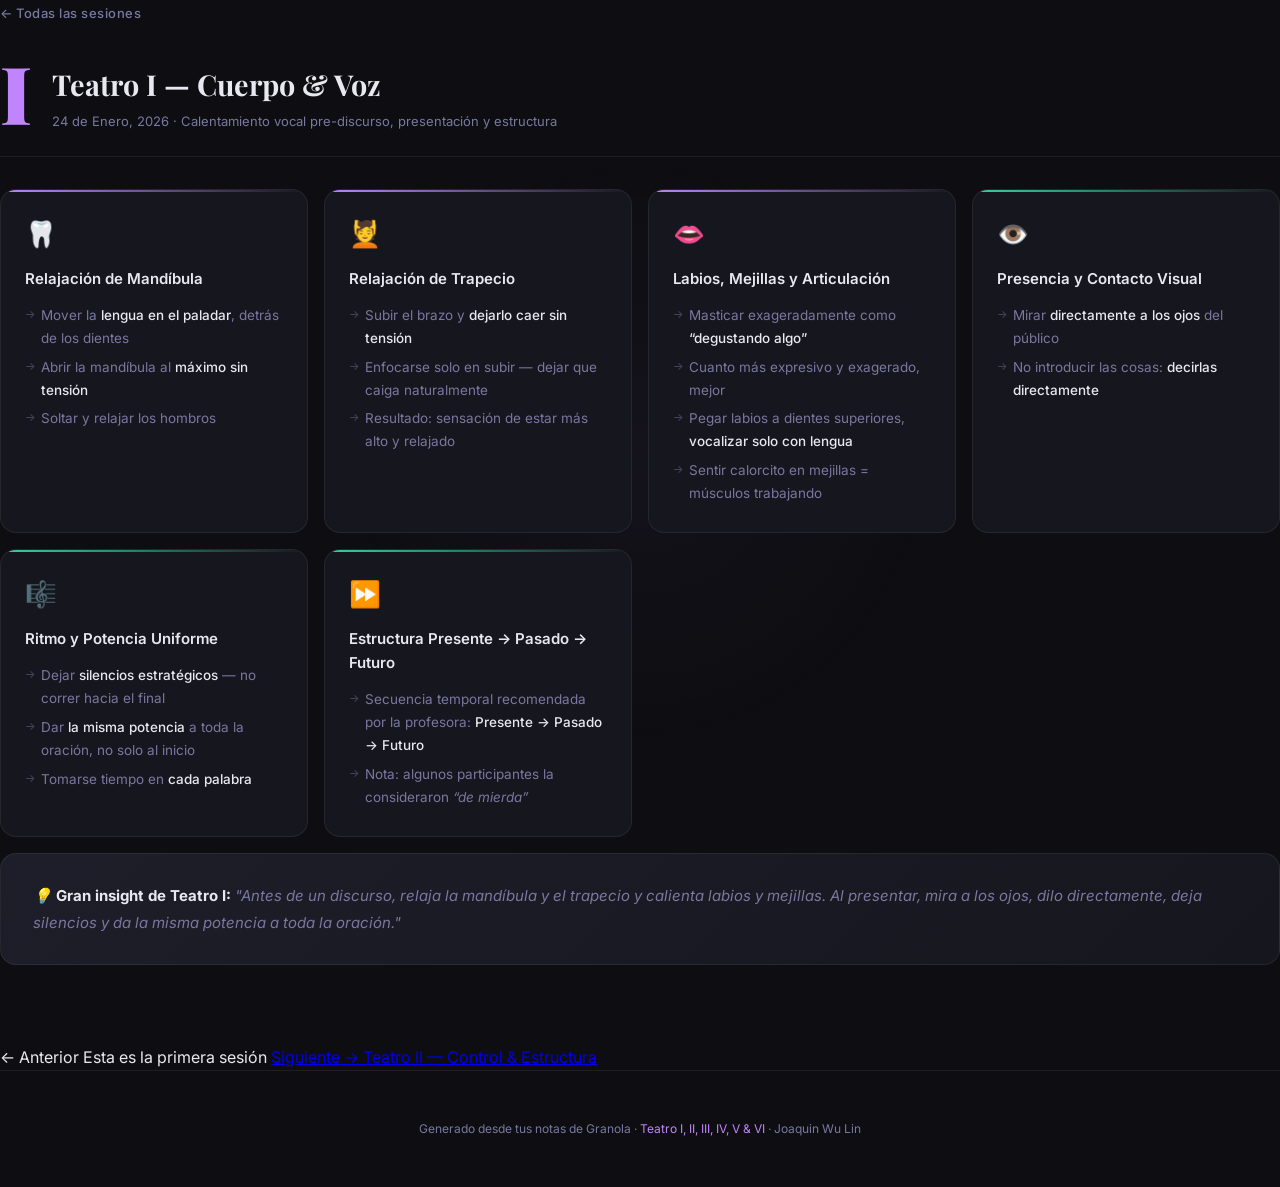
==== sesion-1.html @ d734fef2 "Add session detail pages for Teatro I–IV Adds sesion-1.html through sesion-4.html with the existing " ====
<!DOCTYPE html>
<html lang="es">
<head>
  <meta charset="UTF-8">
  <meta name="viewport" content="width=device-width, initial-scale=1.0">
  <title>Teatro I — Cuerpo & Voz</title>
  <link rel="stylesheet" href="styles.css">
</head>
<body>

<div class="spotlight" id="spotlight"></div>

<section class="detail-page">
  <a class="page-nav" href="sesiones.html">← Todas las sesiones</a>
  <div class="session-block">
    <div class="session-header">
      <div class="session-roman i">I</div>
      <div class="session-meta">
        <h2>Teatro I — Cuerpo & Voz</h2>
        <p>24 de Enero, 2026 · Calentamiento vocal pre-discurso, presentación y estructura</p>
      </div>
    </div>

    <div class="cards-grid">

      <div class="card purple">
        <span class="card-icon">🦷</span>
        <div class="card-title">Relajación de Mandíbula</div>
        <div class="card-body">
          <ul>
            <li>Mover la <strong>lengua en el paladar</strong>, detrás de los dientes</li>
            <li>Abrir la mandíbula al <strong>máximo sin tensión</strong></li>
            <li>Soltar y relajar los hombros</li>
          </ul>
        </div>
      </div>

      <div class="card purple">
        <span class="card-icon">💆</span>
        <div class="card-title">Relajación de Trapecio</div>
        <div class="card-body">
          <ul>
            <li>Subir el brazo y <strong>dejarlo caer sin tensión</strong></li>
            <li>Enfocarse solo en subir — dejar que caiga naturalmente</li>
            <li>Resultado: sensación de estar más alto y relajado</li>
          </ul>
        </div>
      </div>

      <div class="card purple">
        <span class="card-icon">👄</span>
        <div class="card-title">Labios, Mejillas y Articulación</div>
        <div class="card-body">
          <ul>
            <li>Masticar exageradamente como <strong>“degustando algo”</strong></li>
            <li>Cuanto más expresivo y exagerado, mejor</li>
            <li>Pegar labios a dientes superiores, <strong>vocalizar solo con lengua</strong></li>
            <li>Sentir calorcito en mejillas = músculos trabajando</li>
          </ul>
        </div>
      </div>

      <div class="card green">
        <span class="card-icon">👁️</span>
        <div class="card-title">Presencia y Contacto Visual</div>
        <div class="card-body">
          <ul>
            <li>Mirar <strong>directamente a los ojos</strong> del público</li>
            <li>No introducir las cosas: <strong>decirlas directamente</strong></li>
          </ul>
        </div>
      </div>

      <div class="card green">
        <span class="card-icon">🎼</span>
        <div class="card-title">Ritmo y Potencia Uniforme</div>
        <div class="card-body">
          <ul>
            <li>Dejar <strong>silencios estratégicos</strong> — no correr hacia el final</li>
            <li>Dar <strong>la misma potencia</strong> a toda la oración, no solo al inicio</li>
            <li>Tomarse tiempo en <strong>cada palabra</strong></li>
          </ul>
        </div>
      </div>

      <div class="card green">
        <span class="card-icon">⏩</span>
        <div class="card-title">Estructura Presente → Pasado → Futuro</div>
        <div class="card-body">
          <ul>
            <li>Secuencia temporal recomendada por la profesora: <strong>Presente → Pasado → Futuro</strong></li>
            <li>Nota: algunos participantes la consideraron <em>“de mierda”</em></li>
          </ul>
        </div>
      </div>

      <div class="highlight-card">
        💡 <strong>Gran insight de Teatro I:</strong> "Antes de un discurso, relaja la mandíbula y el trapecio y calienta labios y mejillas. Al presentar, mira a los ojos, dilo directamente, deja silencios y da la misma potencia a toda la oración."
      </div>

    </div>
  </div>

  <nav class="session-pager">
    <span class="pager-link prev disabled">
      <span class="pager-dir">← Anterior</span>
      <span class="pager-title">Esta es la primera sesión</span>
    </span>
    <a class="pager-link next" href="sesion-2.html">
      <span class="pager-dir">Siguiente →</span>
      <span class="pager-title">Teatro II — Control & Estructura</span>
    </a>
  </nav>
</section>

<footer>
  Generado desde tus notas de Granola · <span>Teatro I, II, III, IV, V & VI</span> · Joaquin Wu Lin
</footer>

<script>
  const spotlight = document.getElementById('spotlight');
  document.addEventListener('mousemove', e => {
    spotlight.style.setProperty('--mx', e.clientX + 'px');
    spotlight.style.setProperty('--my', e.clientY + 'px');
  });
</script>
</body>
</html>
---- styles.css ----
@import url('https://fonts.googleapis.com/css2?family=Playfair+Display:wght@400;700;900&family=Inter:wght@300;400;500;600&display=swap');

    :root {
      --bg: #0e0e12;
      --surface: #16161e;
      --surface2: #1e1e2a;
      --accent1: #c084fc;
      --accent2: #f472b6;
      --accent3: #fb923c;
      --accent4: #34d399;
      --accent5: #60a5fa;
      --accent6: #fbbf24;
      --text: #e8e8f0;
      --muted: #7878a0;
      --border: rgba(255,255,255,0.07);
    }

    * { margin: 0; padding: 0; box-sizing: border-box; }

    body {
      background: var(--bg);
      color: var(--text);
      font-family: 'Inter', sans-serif;
      line-height: 1.6;
      overflow-x: hidden;
    }

    /* ── HERO ── */
    .hero {
      min-height: 100vh;
      display: flex;
      flex-direction: column;
      align-items: center;
      justify-content: center;
      text-align: center;
      padding: 60px 24px;
      position: relative;
      background:
        radial-gradient(ellipse 80% 60% at 50% -10%, rgba(192,132,252,0.18) 0%, transparent 70%),
        radial-gradient(ellipse 60% 40% at 80% 100%, rgba(244,114,182,0.12) 0%, transparent 60%),
        var(--bg);
    }

    .hero-label {
      font-size: 11px;
      font-weight: 600;
      letter-spacing: 3px;
      text-transform: uppercase;
      color: var(--accent1);
      margin-bottom: 20px;
      opacity: 0.9;
    }

    .hero h1 {
      font-family: 'Playfair Display', serif;
      font-size: clamp(3.5rem, 10vw, 8rem);
      font-weight: 900;
      line-height: 1;
      background: linear-gradient(135deg, #fff 0%, var(--accent1) 50%, var(--accent2) 100%);
      -webkit-background-clip: text;
      -webkit-text-fill-color: transparent;
      background-clip: text;
      margin-bottom: 16px;
    }

    .hero-sub {
      font-size: 1.1rem;
      color: var(--muted);
      font-weight: 300;
      max-width: 480px;
      margin: 0 auto 48px;
    }

    .session-pills {
      display: flex;
      gap: 12px;
      flex-wrap: wrap;
      justify-content: center;
      margin-bottom: 60px;
    }

    .pill {
      padding: 8px 20px;
      border-radius: 999px;
      font-size: 13px;
      font-weight: 500;
      border: 1px solid var(--border);
      background: var(--surface);
      color: var(--muted);
    }
    .pill.active { border-color: var(--accent1); color: var(--accent1); background: rgba(192,132,252,0.1); }

    .scroll-hint {
      position: absolute;
      bottom: 32px;
      left: 50%;
      transform: translateX(-50%);
      display: flex;
      flex-direction: column;
      align-items: center;
      gap: 8px;
      color: var(--muted);
      font-size: 11px;
      letter-spacing: 2px;
      text-transform: uppercase;
      animation: bounce 2s infinite;
    }
    .scroll-hint svg { opacity: 0.5; }

    @keyframes bounce {
      0%, 100% { transform: translateX(-50%) translateY(0); }
      50% { transform: translateX(-50%) translateY(6px); }
    }

    /* ── PROGRESS ARC ── */
    .arc-section {
      padding: 100px 24px;
      max-width: 1100px;
      margin: 0 auto;
    }

    .section-label {
      font-size: 11px;
      font-weight: 600;
      letter-spacing: 3px;
      text-transform: uppercase;
      color: var(--accent2);
      margin-bottom: 12px;
    }

    .section-title {
      font-family: 'Playfair Display', serif;
      font-size: clamp(2rem, 5vw, 3rem);
      font-weight: 700;
      margin-bottom: 48px;
      line-height: 1.2;
    }

    .progress-track {
      position: relative;
      display: grid;
      grid-template-columns: repeat(6, 1fr);
      gap: 2px;
    }

    .progress-track::before {
      content: '';
      position: absolute;
      top: 36px;
      left: 10%;
      right: 10%;
      height: 1px;
      background: linear-gradient(90deg, var(--accent1), var(--accent2), var(--accent3), var(--accent4), var(--accent5), var(--accent6));
      z-index: 0;
    }

    .prog-node {
      position: relative;
      display: flex;
      flex-direction: column;
      align-items: center;
      text-align: center;
      z-index: 1;
    }

    .prog-circle {
      width: 72px;
      height: 72px;
      border-radius: 50%;
      display: flex;
      align-items: center;
      justify-content: center;
      font-family: 'Playfair Display', serif;
      font-size: 1.4rem;
      font-weight: 700;
      margin-bottom: 16px;
      border: 2px solid transparent;
      position: relative;
    }

    .prog-circle.i {
      background: linear-gradient(135deg, rgba(192,132,252,0.15), rgba(192,132,252,0.05));
      border-color: rgba(192,132,252,0.4);
      color: var(--accent1);
    }
    .prog-circle.ii {
      background: linear-gradient(135deg, rgba(244,114,182,0.15), rgba(244,114,182,0.05));
      border-color: rgba(244,114,182,0.4);
      color: var(--accent2);
    }
    .prog-circle.iii {
      background: linear-gradient(135deg, rgba(251,146,60,0.15), rgba(251,146,60,0.05));
      border-color: rgba(251,146,60,0.4);
      color: var(--accent3);
    }
    .prog-circle.iv {
      background: linear-gradient(135deg, rgba(52,211,153,0.15), rgba(52,211,153,0.05));
      border-color: rgba(52,211,153,0.4);
      color: var(--accent4);
    }
    .prog-circle.v {
      background: linear-gradient(135deg, rgba(96,165,250,0.15), rgba(96,165,250,0.05));
      border-color: rgba(96,165,250,0.4);
      color: var(--accent5);
    }
    .prog-circle.vi {
      background: linear-gradient(135deg, rgba(251,191,36,0.15), rgba(251,191,36,0.05));
      border-color: rgba(251,191,36,0.4);
      color: var(--accent6);
    }

    .prog-date {
      font-size: 11px;
      color: var(--muted);
      letter-spacing: 1px;
      margin-bottom: 6px;
    }

    .prog-theme {
      font-size: 14px;
      font-weight: 500;
      color: var(--text);
      margin-bottom: 4px;
    }

    .prog-desc {
      font-size: 12px;
      color: var(--muted);
      max-width: 160px;
    }

    /* ── SESSION CARDS ── */
    .sessions-section {
      padding: 0 24px 100px;
      max-width: 1100px;
      margin: 0 auto;
    }

    .session-block {
      margin-bottom: 80px;
    }

    .session-header {
      display: flex;
      align-items: flex-end;
      gap: 20px;
      margin-bottom: 32px;
      padding-bottom: 24px;
      border-bottom: 1px solid var(--border);
    }

    .session-roman {
      font-family: 'Playfair Display', serif;
      font-size: 5rem;
      font-weight: 900;
      line-height: 1;
    }

    .session-roman.i { color: var(--accent1); }
    .session-roman.ii { color: var(--accent2); }
    .session-roman.iii { color: var(--accent3); }
    .session-roman.iv { color: var(--accent4); }
    .session-roman.v { color: var(--accent5); }
    .session-roman.vi { color: var(--accent6); }

    .session-meta h2 {
      font-family: 'Playfair Display', serif;
      font-size: 1.8rem;
      margin-bottom: 4px;
    }

    .session-meta p {
      color: var(--muted);
      font-size: 13px;
    }

    .cards-grid {
      display: grid;
      grid-template-columns: repeat(auto-fill, minmax(280px, 1fr));
      gap: 16px;
    }

    .card {
      background: var(--surface);
      border: 1px solid var(--border);
      border-radius: 16px;
      padding: 24px;
      transition: transform 0.2s, border-color 0.2s;
      position: relative;
      overflow: hidden;
    }

    .card:hover {
      transform: translateY(-3px);
      border-color: rgba(255,255,255,0.12);
    }

    .card::before {
      content: '';
      position: absolute;
      top: 0; left: 0; right: 0;
      height: 2px;
    }

    .card.pink::before { background: linear-gradient(90deg, var(--accent2), transparent); }
    .card.orange::before { background: linear-gradient(90deg, var(--accent3), transparent); }
    .card.purple::before { background: linear-gradient(90deg, var(--accent1), transparent); }
    .card.green::before { background: linear-gradient(90deg, var(--accent4), transparent); }
    .card.blue::before { background: linear-gradient(90deg, var(--accent5), transparent); }
    .card.gold::before { background: linear-gradient(90deg, var(--accent6), transparent); }

    .card-icon {
      font-size: 1.6rem;
      margin-bottom: 12px;
      display: block;
    }

    .card-title {
      font-weight: 600;
      font-size: 15px;
      margin-bottom: 10px;
      color: var(--text);
    }

    .card-body {
      font-size: 13.5px;
      color: var(--muted);
      line-height: 1.7;
    }

    .card-body ul {
      list-style: none;
      padding: 0;
    }

    .card-body ul li {
      padding: 3px 0;
      padding-left: 16px;
      position: relative;
    }

    .card-body ul li::before {
      content: '→';
      position: absolute;
      left: 0;
      font-size: 11px;
      color: inherit;
      opacity: 0.5;
      top: 4px;
    }

    .card-body strong {
      color: var(--text);
      font-weight: 500;
    }

    .highlight-card {
      grid-column: 1 / -1;
      background: linear-gradient(135deg, var(--surface2), var(--surface));
      padding: 28px 32px;
      border-radius: 16px;
      border: 1px solid var(--border);
      font-size: 15px;
      color: var(--muted);
      line-height: 1.8;
      font-style: italic;
    }

    .highlight-card strong {
      color: var(--text);
      font-style: normal;
    }

    /* ── KEY INSIGHTS ── */
    .insights-section {
      padding: 80px 24px 100px;
      background: var(--surface);
      border-top: 1px solid var(--border);
      border-bottom: 1px solid var(--border);
    }

    .insights-inner {
      max-width: 1100px;
      margin: 0 auto;
    }

    .insights-grid {
      display: grid;
      grid-template-columns: repeat(auto-fill, minmax(240px, 1fr));
      gap: 24px;
      margin-top: 48px;
    }

    .insight-item {
      position: relative;
      padding: 28px 24px;
      background: var(--surface2);
      border-radius: 20px;
      border: 1px solid var(--border);
    }

    .insight-number {
      font-family: 'Playfair Display', serif;
      font-size: 4rem;
      font-weight: 900;
      line-height: 1;
      opacity: 0.07;
      position: absolute;
      top: 16px;
      right: 20px;
    }

    .insight-emoji {
      font-size: 1.8rem;
      margin-bottom: 12px;
      display: block;
    }

    .insight-title {
      font-weight: 600;
      font-size: 15px;
      margin-bottom: 8px;
      color: var(--text);
    }

    .insight-text {
      font-size: 13px;
      color: var(--muted);
      line-height: 1.7;
    }

    /* ── PROGRESSION CHART ── */
    .chart-section {
      max-width: 1100px;
      margin: 0 auto;
      padding: 100px 24px;
    }

    .radar-wrap {
      display: grid;
      grid-template-columns: 1fr 1fr;
      gap: 40px;
      align-items: center;
      margin-top: 48px;
    }

    @media (max-width: 640px) {
      .radar-wrap { grid-template-columns: 1fr; }
    }

    .skill-bars {
      display: flex;
      flex-direction: column;
      gap: 18px;
    }

    .skill-row {
      display: flex;
      flex-direction: column;
      gap: 6px;
    }

    .skill-label {
      display: flex;
      justify-content: space-between;
      font-size: 13px;
    }

    .skill-name { color: var(--text); font-weight: 500; }
    .skill-pct { color: var(--muted); }

    .bar-track {
      height: 6px;
      background: var(--surface2);
      border-radius: 999px;
      overflow: hidden;
    }

    .bar-fill {
      height: 100%;
      border-radius: 999px;
      animation: grow 1.2s ease-out forwards;
      transform-origin: left;
    }

    @keyframes grow {
      from { transform: scaleX(0); }
      to { transform: scaleX(1); }
    }

    .bar-fill.v1 { width: 65%; background: linear-gradient(90deg, var(--accent1), var(--accent2)); animation-delay: 0.1s; }
    .bar-fill.v2 { width: 80%; background: linear-gradient(90deg, var(--accent2), var(--accent3)); animation-delay: 0.2s; }
    .bar-fill.v3 { width: 80%; background: linear-gradient(90deg, var(--accent3), var(--accent4)); animation-delay: 0.3s; }
    .bar-fill.v4 { width: 55%; background: linear-gradient(90deg, var(--accent4), var(--accent1)); animation-delay: 0.4s; }
    .bar-fill.v5 { width: 85%; background: linear-gradient(90deg, var(--accent1), var(--accent3)); animation-delay: 0.5s; }
    .bar-fill.v6 { width: 60%; background: linear-gradient(90deg, var(--accent4), var(--accent2)); animation-delay: 0.6s; }

    .chart-legend {
      display: flex;
      flex-direction: column;
      gap: 16px;
    }

    .legend-item {
      padding: 20px;
      background: var(--surface);
      border-radius: 12px;
      border: 1px solid var(--border);
    }

    .legend-session {
      font-size: 11px;
      letter-spacing: 2px;
      text-transform: uppercase;
      margin-bottom: 6px;
      font-weight: 600;
    }

    .legend-session.i { color: var(--accent1); }
    .legend-session.ii { color: var(--accent2); }
    .legend-session.iii { color: var(--accent3); }
    .legend-session.iv { color: var(--accent4); }
    .legend-session.v { color: var(--accent5); }
    .legend-session.vi { color: var(--accent6); }

    .legend-focus {
      font-size: 14px;
      font-weight: 500;
      color: var(--text);
      margin-bottom: 4px;
    }

    .legend-note {
      font-size: 12px;
      color: var(--muted);
    }

    /* ── FOOTER ── */
    footer {
      text-align: center;
      padding: 48px 24px;
      color: var(--muted);
      font-size: 12px;
      border-top: 1px solid var(--border);
    }

    footer span {
      color: var(--accent1);
    }

    /* ── UTILS ── */
    @media (max-width: 900px) {
      .progress-track { grid-template-columns: repeat(3, 1fr); gap: 24px; }
      .progress-track::before { display: none; }
    }

    @media (max-width: 640px) {
      .progress-track { grid-template-columns: 1fr; gap: 24px; }
      .progress-track::before { display: none; }
      .cards-grid { grid-template-columns: 1fr; }
      .session-header { flex-direction: column; align-items: flex-start; gap: 8px; }
    }

    /* Subtle animated spotlight */
    .spotlight {
      pointer-events: none;
      position: fixed;
      top: 0; left: 0;
      width: 100vw; height: 100vh;
      z-index: 0;
      background: radial-gradient(600px circle at var(--mx, 50%) var(--my, 50%), rgba(192,132,252,0.04), transparent 50%);
      transition: background 0.1s;
    }

    /* ── PAGE NAV ── */
    .page-nav {
      display: inline-block;
      font-size: 13px;
      font-weight: 500;
      color: var(--muted);
      text-decoration: none;
      letter-spacing: 0.5px;
      margin-bottom: 28px;
      transition: color 0.2s;
    }
    .page-nav:hover { color: var(--text); }

    .hero-compact {
      min-height: 0;
      padding: 72px 24px 36px;
    }
    .hero-compact .hero-sub { margin-bottom: 0; }

    /* ── NOW / ACTION DASHBOARD ── */
    .now-section {
      padding: 24px 24px 80px;
    }

    .now-inner {
      max-width: 1100px;
      margin: 0 auto;
      display: flex;
      flex-direction: column;
      align-items: stretch;
    }

    .now-grid {
      display: grid;
      grid-template-columns: 1fr 1fr;
      gap: 20px;
    }

    .now-card {
      background: var(--surface);
      border: 1px solid var(--border);
      border-radius: 20px;
      padding: 32px 28px 28px;
      position: relative;
      overflow: hidden;
    }

    .now-card::before {
      content: '';
      position: absolute;
      top: 0; left: 0; right: 0;
      height: 2px;
    }

    .now-card.working::before {
      background: linear-gradient(90deg, var(--accent6), var(--accent3), transparent);
    }
    .now-card.done::before {
      background: linear-gradient(90deg, var(--accent4), var(--accent5), transparent);
    }

    .now-kicker {
      font-size: 11px;
      font-weight: 600;
      letter-spacing: 2.5px;
      text-transform: uppercase;
      margin-bottom: 10px;
    }
    .now-card.working .now-kicker { color: var(--accent6); }
    .now-card.done .now-kicker { color: var(--accent4); }

    .now-card h2 {
      font-family: 'Playfair Display', serif;
      font-size: clamp(1.4rem, 3vw, 1.85rem);
      font-weight: 700;
      line-height: 1.25;
      margin-bottom: 24px;
      color: var(--text);
    }

    .now-list {
      list-style: none;
      padding: 0;
      margin: 0;
      display: flex;
      flex-direction: column;
      gap: 20px;
      counter-reset: now-item;
    }

    .now-list li {
      padding-left: 44px;
      position: relative;
      counter-increment: now-item;
    }

    .now-list li::before {
      content: counter(now-item);
      position: absolute;
      left: 0;
      top: 0;
      width: 28px;
      height: 28px;
      border-radius: 50%;
      display: flex;
      align-items: center;
      justify-content: center;
      font-family: 'Playfair Display', serif;
      font-weight: 700;
      font-size: 14px;
    }

    .now-card.working .now-list li::before {
      background: rgba(251,191,36,0.12);
      color: var(--accent6);
      border: 1px solid rgba(251,191,36,0.35);
    }
    .now-card.done .now-list li::before {
      background: rgba(52,211,153,0.12);
      color: var(--accent4);
      border: 1px solid rgba(52,211,153,0.35);
    }

    .now-list strong {
      display: block;
      font-size: 15px;
      font-weight: 600;
      color: var(--text);
      margin-bottom: 6px;
    }

    .now-list p {
      font-size: 13.5px;
      color: var(--muted);
      line-height: 1.7;
      margin: 0;
    }

    .cta-button {
      display: inline-flex;
      align-items: center;
      justify-content: center;
      align-self: center;
      margin-top: 40px;
      padding: 14px 28px;
      border-radius: 999px;
      background: linear-gradient(135deg, rgba(192,132,252,0.18), rgba(244,114,182,0.12));
      border: 1px solid rgba(192,132,252,0.45);
      color: var(--text);
      font-size: 15px;
      font-weight: 500;
      text-decoration: none;
      letter-spacing: 0.2px;
      transition: transform 0.2s, border-color 0.2s, background 0.2s;
    }
    .cta-button:hover {
      transform: translateY(-2px);
      border-color: var(--accent1);
      background: linear-gradient(135deg, rgba(192,132,252,0.28), rgba(244,114,182,0.18));
    }

    @media (max-width: 720px) {
      .now-grid { grid-template-columns: 1fr; }
    }
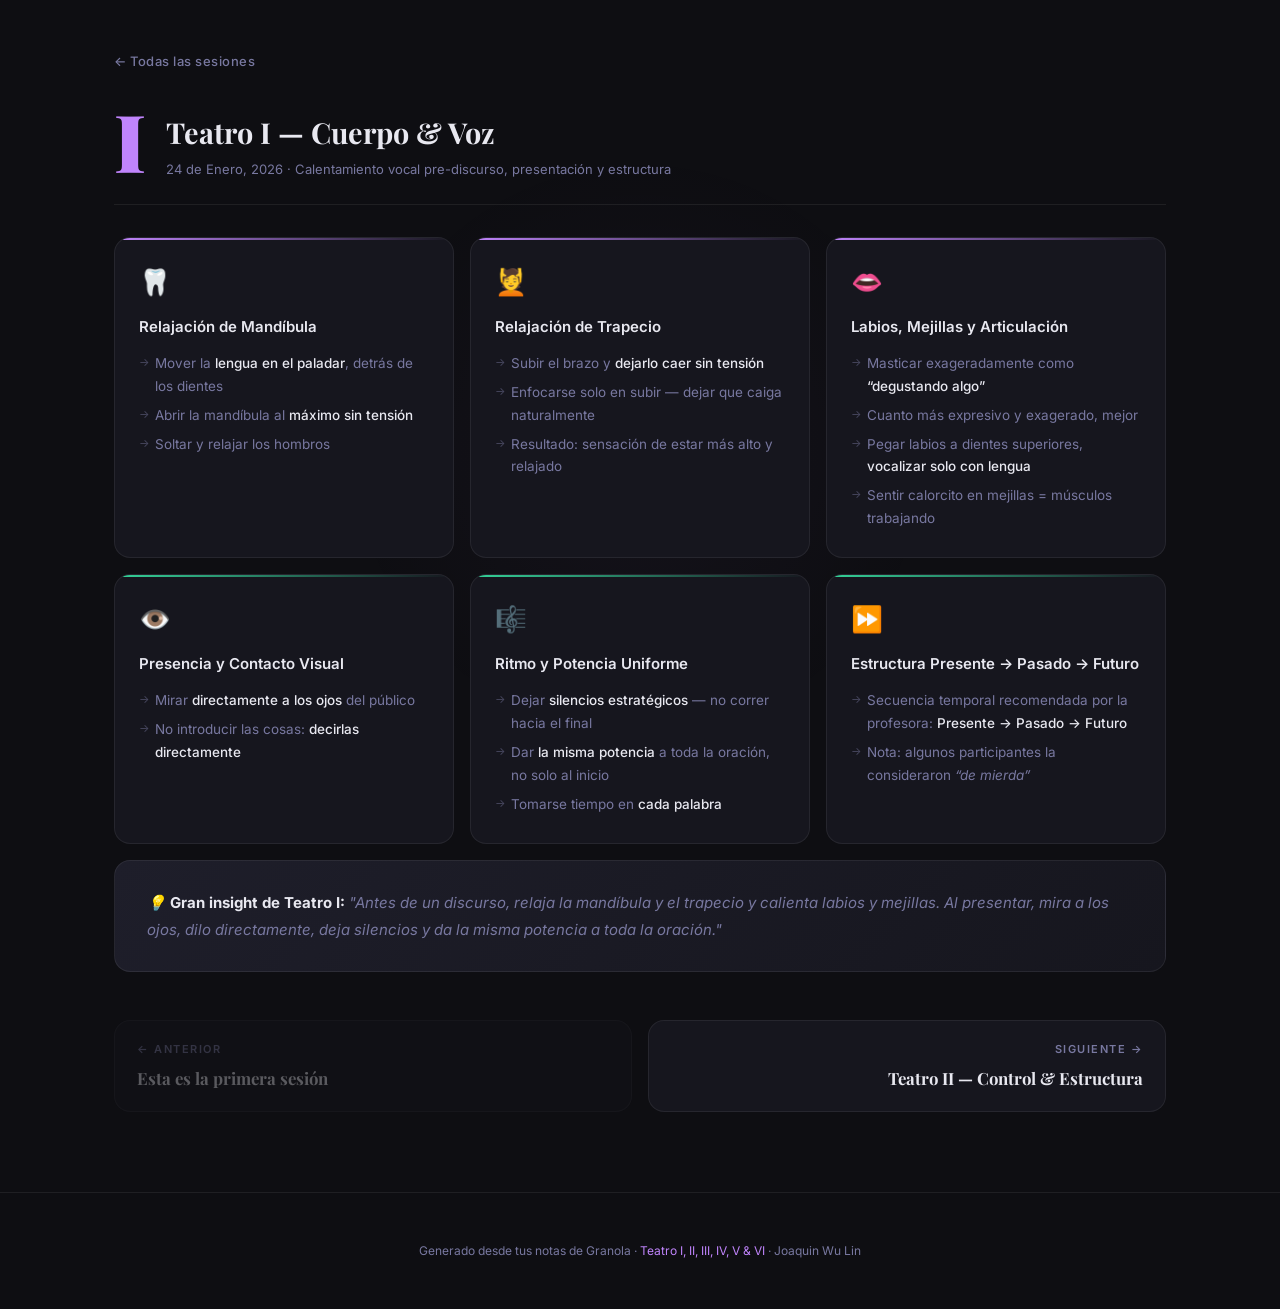
==== commit 4c2d3347: "Fix unstyled GitHub Pages on iOS Safari Stop importing Google Fonts from inside styles.css (à@import" ====
--- a/sesion-1.html
+++ b/sesion-1.html
@@ -4,7 +4,10 @@
   <meta charset="UTF-8">
   <meta name="viewport" content="width=device-width, initial-scale=1.0">
   <title>Teatro I — Cuerpo & Voz</title>
-  <link rel="stylesheet" href="styles.css">
+  <link rel="preconnect" href="https://fonts.googleapis.com">
+  <link rel="preconnect" href="https://fonts.gstatic.com" crossorigin>
+  <link rel="stylesheet" href="https://fonts.googleapis.com/css2?family=Playfair+Display:wght@400;700;900&family=Inter:wght@300;400;500;600&display=swap">
+  <link rel="stylesheet" href="styles.css?v=dca54229">
 </head>
 <body>
 
--- a/styles.css
+++ b/styles.css
@@ -1,5 +1,3 @@
-@import url('https://fonts.googleapis.com/css2?family=Playfair+Display:wght@400;700;900&family=Inter:wght@300;400;500;600&display=swap');
-
     :root {
       --bg: #0e0e12;
       --surface: #16161e;
@@ -737,3 +735,343 @@
       .now-grid { grid-template-columns: 1fr; }
     }
 
+    /* ── SESSION PICKER GRID ── */
+    .pick-section {
+      padding: 12px 24px 80px;
+      max-width: 1100px;
+      margin: 0 auto;
+    }
+
+    .session-grid {
+      display: grid;
+      grid-template-columns: repeat(2, 1fr);
+      gap: 16px;
+    }
+
+    a.session-pick {
+      display: flex;
+      flex-direction: column;
+      text-decoration: none;
+      color: inherit;
+      background: var(--surface);
+      border: 1px solid var(--border);
+      border-radius: 20px;
+      padding: 28px 24px 24px;
+      position: relative;
+      overflow: hidden;
+      transition: transform 0.2s, border-color 0.2s;
+      min-height: 200px;
+    }
+    a.session-pick:hover,
+    a.session-pick:focus-visible {
+      transform: translateY(-3px);
+      border-color: rgba(255,255,255,0.16);
+      outline: none;
+    }
+
+    a.session-pick::before {
+      content: '';
+      position: absolute;
+      top: 0; left: 0; right: 0;
+      height: 2px;
+    }
+    a.session-pick.i::before { background: linear-gradient(90deg, var(--accent1), transparent); }
+    a.session-pick.ii::before { background: linear-gradient(90deg, var(--accent2), transparent); }
+    a.session-pick.iii::before { background: linear-gradient(90deg, var(--accent3), transparent); }
+    a.session-pick.iv::before { background: linear-gradient(90deg, var(--accent4), transparent); }
+    a.session-pick.v::before { background: linear-gradient(90deg, var(--accent5), transparent); }
+    a.session-pick.vi::before { background: linear-gradient(90deg, var(--accent6), transparent); }
+
+    .pick-roman {
+      font-family: 'Playfair Display', serif;
+      font-size: 3rem;
+      font-weight: 900;
+      line-height: 1;
+      margin-bottom: 16px;
+    }
+    a.session-pick.i .pick-roman { color: var(--accent1); }
+    a.session-pick.ii .pick-roman { color: var(--accent2); }
+    a.session-pick.iii .pick-roman { color: var(--accent3); }
+    a.session-pick.iv .pick-roman { color: var(--accent4); }
+    a.session-pick.v .pick-roman { color: var(--accent5); }
+    a.session-pick.vi .pick-roman { color: var(--accent6); }
+
+    .pick-date {
+      font-size: 11px;
+      letter-spacing: 1.5px;
+      text-transform: uppercase;
+      color: var(--muted);
+      margin-bottom: 8px;
+      font-weight: 600;
+    }
+
+    .pick-theme {
+      font-family: 'Playfair Display', serif;
+      font-size: 1.25rem;
+      font-weight: 700;
+      color: var(--text);
+      margin-bottom: 8px;
+      line-height: 1.3;
+    }
+
+    .pick-desc {
+      font-size: 13px;
+      color: var(--muted);
+      line-height: 1.6;
+      margin-top: auto;
+    }
+
+    .pick-go {
+      margin-top: 16px;
+      font-size: 13px;
+      font-weight: 500;
+      color: var(--muted);
+    }
+    a.session-pick:hover .pick-go { color: var(--text); }
+
+    /* ── SESSION DETAIL ── */
+    .detail-page {
+      padding: 48px 24px 80px;
+      max-width: 1100px;
+      margin: 0 auto;
+      position: relative;
+      z-index: 1;
+    }
+
+    .detail-page .session-block { margin-bottom: 48px; }
+
+    .session-pager {
+      display: grid;
+      grid-template-columns: 1fr 1fr;
+      gap: 16px;
+      margin-top: 8px;
+    }
+
+    .pager-link {
+      display: flex;
+      flex-direction: column;
+      gap: 6px;
+      padding: 20px 22px;
+      background: var(--surface);
+      border: 1px solid var(--border);
+      border-radius: 16px;
+      text-decoration: none;
+      color: inherit;
+      transition: transform 0.2s, border-color 0.2s;
+    }
+    a.pager-link:hover,
+    a.pager-link:focus-visible {
+      transform: translateY(-2px);
+      border-color: rgba(255,255,255,0.16);
+      outline: none;
+    }
+    .pager-link.next { text-align: right; }
+    .pager-link.disabled {
+      opacity: 0.35;
+      pointer-events: none;
+    }
+
+    .pager-dir {
+      font-size: 11px;
+      font-weight: 600;
+      letter-spacing: 1.5px;
+      text-transform: uppercase;
+      color: var(--muted);
+    }
+    .pager-title {
+      font-family: 'Playfair Display', serif;
+      font-size: 1.05rem;
+      font-weight: 700;
+      color: var(--text);
+    }
+
+    @media (max-width: 900px) {
+      .session-grid { grid-template-columns: repeat(2, 1fr); }
+    }
+
+    @media (max-width: 640px) {
+      .session-grid { grid-template-columns: 1fr; }
+      .session-pager { grid-template-columns: 1fr; }
+      .pager-link.next { text-align: left; }
+    }
+
+    /* ── MONTH TIMELINE ── */
+    .month-timeline {
+      margin: 0 0 40px;
+    }
+
+    .timeline-scroll {
+      overflow-x: auto;
+      -webkit-overflow-scrolling: touch;
+      padding: 22px 0 4px;
+    }
+
+    .timeline-track {
+      position: relative;
+      min-width: 680px;
+    }
+
+    .tl-line {
+      position: absolute;
+      top: 20px;
+      left: 4.5%;
+      right: 4.5%;
+      height: 1px;
+      background: linear-gradient(90deg, var(--accent1), var(--accent2), var(--accent3), var(--accent4), var(--muted), var(--muted), var(--muted), var(--muted), var(--muted), var(--accent5), var(--accent6));
+      z-index: 0;
+      pointer-events: none;
+    }
+
+    .tl-span-gap {
+      position: absolute;
+      top: -6px;
+      left: 36.36%; /* start of May = 4/11 */
+      width: 45.45%; /* May–Sep = 5/11 */
+      text-align: center;
+      font-size: 11px;
+      font-weight: 600;
+      letter-spacing: 0.8px;
+      color: var(--accent3);
+      z-index: 1;
+      pointer-events: none;
+    }
+
+    .timeline-months {
+      list-style: none;
+      margin: 0;
+      padding: 0;
+      display: grid;
+      grid-template-columns: repeat(11, 1fr);
+      position: relative;
+      z-index: 1;
+    }
+
+    .tl-month {
+      display: flex;
+      flex-direction: column;
+      align-items: center;
+      text-align: center;
+      gap: 10px;
+    }
+
+    .tl-dot {
+      width: 36px;
+      height: 36px;
+      border-radius: 50%;
+      display: flex;
+      align-items: center;
+      justify-content: center;
+      font-family: 'Playfair Display', serif;
+      font-size: 13px;
+      font-weight: 700;
+      text-decoration: none;
+      border: 2px solid transparent;
+      box-sizing: border-box;
+      transition: transform 0.2s, border-color 0.2s;
+    }
+    a.tl-dot:hover,
+    a.tl-dot:focus-visible {
+      transform: scale(1.08);
+      outline: none;
+    }
+
+    .tl-dot.i {
+      background: linear-gradient(135deg, rgba(192,132,252,0.2), rgba(192,132,252,0.08));
+      border-color: rgba(192,132,252,0.55);
+      color: var(--accent1);
+    }
+    .tl-dot.ii {
+      background: linear-gradient(135deg, rgba(244,114,182,0.2), rgba(244,114,182,0.08));
+      border-color: rgba(244,114,182,0.55);
+      color: var(--accent2);
+    }
+    .tl-dot.iii {
+      background: linear-gradient(135deg, rgba(251,146,60,0.2), rgba(251,146,60,0.08));
+      border-color: rgba(251,146,60,0.55);
+      color: var(--accent3);
+    }
+    .tl-dot.iv {
+      background: linear-gradient(135deg, rgba(52,211,153,0.2), rgba(52,211,153,0.08));
+      border-color: rgba(52,211,153,0.55);
+      color: var(--accent4);
+    }
+    .tl-dot.v {
+      background: linear-gradient(135deg, rgba(96,165,250,0.2), rgba(96,165,250,0.08));
+      border-color: rgba(96,165,250,0.55);
+      color: var(--accent5);
+    }
+    .tl-dot.vi {
+      background: linear-gradient(135deg, rgba(251,191,36,0.2), rgba(251,191,36,0.08));
+      border-color: rgba(251,191,36,0.55);
+      color: var(--accent6);
+    }
+
+    .tl-dot.hollow {
+      width: 12px;
+      height: 12px;
+      margin: 12px 0;
+      border: 1.5px solid rgba(120,120,160,0.55);
+      background: transparent;
+    }
+
+    .tl-cluster {
+      display: flex;
+      align-items: center;
+      justify-content: center;
+      gap: 4px;
+    }
+    .tl-cluster .tl-dot {
+      width: 30px;
+      height: 30px;
+      font-size: 11px;
+    }
+
+    .tl-name {
+      font-size: 11px;
+      font-weight: 600;
+      letter-spacing: 1px;
+      text-transform: uppercase;
+      color: var(--muted);
+    }
+    .tl-month.has-session .tl-name { color: var(--text); }
+
+    .timeline-intervals {
+      list-style: none;
+      margin: 18px 0 0;
+      padding: 0;
+      display: flex;
+      flex-wrap: wrap;
+      justify-content: center;
+      gap: 8px 12px;
+    }
+    .timeline-intervals li {
+      font-size: 12px;
+      color: var(--muted);
+      background: var(--surface);
+      border: 1px solid var(--border);
+      border-radius: 999px;
+      padding: 5px 12px;
+    }
+    .timeline-intervals li strong { color: var(--text); font-weight: 600; }
+    .timeline-intervals li.is-long {
+      border-color: rgba(251,146,60,0.35);
+      color: var(--accent3);
+    }
+    .timeline-intervals li.is-long strong { color: var(--accent3); }
+
+    @media (max-width: 640px) {
+      .month-timeline { margin-bottom: 32px; }
+      .timeline-scroll { padding-top: 18px; }
+      .timeline-track { min-width: 0; }
+      .tl-line { top: 12px; }
+      .tl-dot { width: 24px; height: 24px; font-size: 9px; }
+      .tl-dot.hollow { width: 7px; height: 7px; margin: 8.5px 0; }
+      .tl-cluster { gap: 0; }
+      .tl-cluster .tl-dot { width: 20px; height: 20px; font-size: 8px; }
+      .tl-cluster .tl-dot + .tl-dot { margin-left: -4px; }
+      .tl-name { font-size: 8px; letter-spacing: 0; }
+      .tl-span-gap { font-size: 9px; top: -4px; }
+      .timeline-intervals { gap: 6px 8px; }
+      .timeline-intervals li { font-size: 11px; padding: 4px 10px; }
+    }
+
